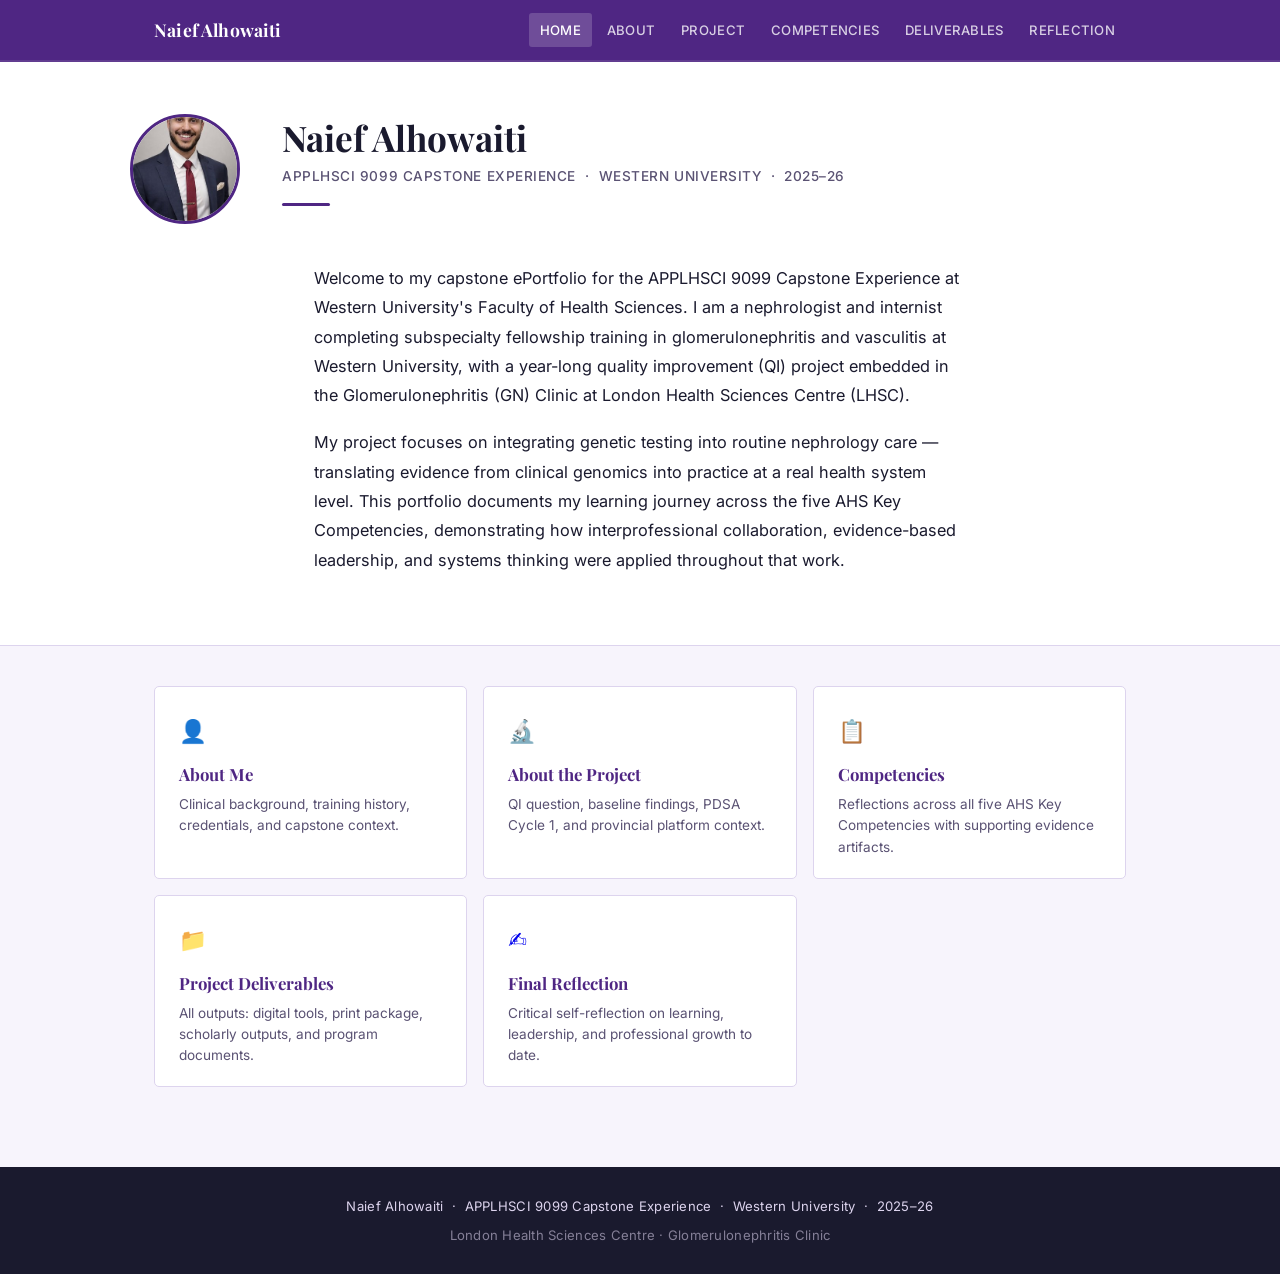
==== index.html @ b3007fc9 "Move site files to repo root for GitHub Pages deployment Co-Authored-By: Claude Sonnet 4.6 <noreply@" ====
<!DOCTYPE html>
<html lang="en">
<head>
<meta charset="UTF-8">
<meta name="viewport" content="width=device-width, initial-scale=1.0">
<title>Naief Alhowaiti — Capstone ePortfolio</title>
<link rel="preconnect" href="https://fonts.googleapis.com">
<link rel="preconnect" href="https://fonts.gstatic.com" crossorigin>
<link href="https://fonts.googleapis.com/css2?family=Playfair+Display:wght@400;700&family=Inter:wght@400;500;600&display=swap" rel="stylesheet">
<link rel="stylesheet" href="assets/css/style.css">
</head>
<body>

<header class="site-nav">
  <div class="nav-inner">
    <a class="nav-logo" href="index.html">Naief Alhowaiti</a>
    <button class="nav-toggle" onclick="document.getElementById('nav-links').classList.toggle('open')" aria-label="Menu">&#9776;</button>
    <nav class="nav-links" id="nav-links">
      <a href="index.html" class="active">Home</a>
      <a href="about.html">About</a>
      <a href="project.html">Project</a>
      <a href="competencies.html">Competencies</a>
      <a href="deliverables.html">Deliverables</a>
      <a href="reflection.html">Reflection</a>
    </nav>
  </div>
</header>

<div class="home-hero">
  <div class="home-hero-inner">
    <img class="home-photo" src="assets/img/profile.jpg" alt="Naief Alhowaiti">
    <div class="home-title">
      <h1>Naief Alhowaiti</h1>
      <div class="meta">APPLHSCI 9099 Capstone Experience &nbsp;·&nbsp; Western University &nbsp;·&nbsp; 2025–26</div>
      <div class="home-hero-rule"></div>
    </div>
  </div>
  <div class="home-welcome">
    <p>Welcome to my capstone ePortfolio for the APPLHSCI 9099 Capstone Experience at Western University's Faculty of Health Sciences. I am a nephrologist and internist completing subspecialty fellowship training in glomerulonephritis and vasculitis at Western University, with a year-long quality improvement (QI) project embedded in the Glomerulonephritis (GN) Clinic at London Health Sciences Centre (LHSC).</p>
    <p>My project focuses on integrating genetic testing into routine nephrology care — translating evidence from clinical genomics into practice at a real health system level. This portfolio documents my learning journey across the five AHS Key Competencies, demonstrating how interprofessional collaboration, evidence-based leadership, and systems thinking were applied throughout that work.</p>
  </div>
</div>

<div class="nav-cards">
  <a class="nav-card" href="about.html">
    <span class="card-icon">👤</span>
    <div class="card-title">About Me</div>
    <div class="card-desc">Clinical background, training history, credentials, and capstone context.</div>
  </a>
  <a class="nav-card" href="project.html">
    <span class="card-icon">🔬</span>
    <div class="card-title">About the Project</div>
    <div class="card-desc">QI question, baseline findings, PDSA Cycle 1, and provincial platform context.</div>
  </a>
  <a class="nav-card" href="competencies.html">
    <span class="card-icon">📋</span>
    <div class="card-title">Competencies</div>
    <div class="card-desc">Reflections across all five AHS Key Competencies with supporting evidence artifacts.</div>
  </a>
  <a class="nav-card" href="deliverables.html">
    <span class="card-icon">📁</span>
    <div class="card-title">Project Deliverables</div>
    <div class="card-desc">All outputs: digital tools, print package, scholarly outputs, and program documents.</div>
  </a>
  <a class="nav-card" href="reflection.html">
    <span class="card-icon">✍️</span>
    <div class="card-title">Final Reflection</div>
    <div class="card-desc">Critical self-reflection on learning, leadership, and professional growth to date.</div>
  </a>
</div>

<footer class="site-footer">
  <p>Naief Alhowaiti &nbsp;·&nbsp; APPLHSCI 9099 Capstone Experience &nbsp;·&nbsp; Western University &nbsp;·&nbsp; 2025–26</p>
  <p style="margin-top:6px;opacity:0.55;">London Health Sciences Centre · Glomerulonephritis Clinic</p>
</footer>

</body>
</html>
---- assets/css/style.css ----
/* ================================================================
   Naief Alhowaiti — Capstone ePortfolio
   style.css · Western University Purple Design System
   ================================================================ */

/* ── TOKENS ─────────────────────────────── */
:root {
  --purple:        #4F2683;
  --purple-mid:    #7B55B8;
  --purple-light:  #F0EBF8;
  --purple-tint:   #F7F4FC;
  --border:        #DDD4EE;
  --text:          #1A1A2E;
  --text-subtle:   #5A5273;
  --card-bg:       #FFFFFF;
  --nav-height:    62px;
  --max:           1020px;
  --read:          700px;
  --radius:        5px;
  --font-head:     'Playfair Display', Georgia, serif;
  --font-body:     'Inter', system-ui, sans-serif;
}

/* ── RESET ──────────────────────────────── */
*, *::before, *::after { box-sizing: border-box; margin: 0; padding: 0; }
html { scroll-behavior: smooth; }
body {
  font-family: var(--font-body);
  font-size: 1rem;
  line-height: 1.75;
  color: var(--text);
  background: var(--purple-tint);
  padding-top: var(--nav-height);
}

/* ── NAV ─────────────────────────────────── */
.site-nav {
  position: fixed; top: 0; left: 0; right: 0; z-index: 100;
  height: var(--nav-height);
  background: var(--purple);
  border-bottom: 2px solid rgba(255,255,255,0.10);
}
.nav-inner {
  max-width: var(--max);
  margin: 0 auto;
  padding: 0 24px;
  height: 100%;
  display: flex;
  align-items: center;
  justify-content: space-between;
}
.nav-logo {
  font-family: var(--font-head);
  font-size: 1.1rem;
  font-weight: 700;
  color: #fff;
  text-decoration: none;
  letter-spacing: 0.01em;
}
.nav-links {
  display: flex;
  gap: 4px;
  align-items: center;
}
.nav-links a {
  font-family: var(--font-body);
  font-size: 0.82rem;
  font-weight: 500;
  color: rgba(255,255,255,0.78);
  text-decoration: none;
  padding: 6px 11px;
  border-radius: 3px;
  transition: color 0.15s, background 0.15s;
  letter-spacing: 0.02em;
  text-transform: uppercase;
}
.nav-links a:hover { color: #fff; background: rgba(255,255,255,0.12); }
.nav-links a.active { color: #fff; background: rgba(255,255,255,0.18); }
.nav-toggle {
  display: none;
  background: none; border: none; cursor: pointer;
  color: #fff; font-size: 1.5rem; padding: 4px;
}

/* ── PAGE HERO ─────────────────────────── */
.page-hero {
  background: var(--card-bg);
  border-bottom: 1px solid var(--border);
  padding: 44px 24px 32px;
}
.page-hero-inner {
  max-width: var(--max);
  margin: 0 auto;
}
.page-hero h1 {
  font-family: var(--font-head);
  font-size: 2.1rem;
  font-weight: 700;
  color: var(--text);
  line-height: 1.2;
}
.page-hero .subtitle {
  font-size: 0.9rem;
  color: var(--text-subtle);
  margin-top: 6px;
  font-weight: 500;
  letter-spacing: 0.03em;
  text-transform: uppercase;
}
.hero-rule {
  width: 48px; height: 3px;
  background: var(--purple);
  margin-top: 14px; border-radius: 2px;
}

/* ── CONTENT BODY ──────────────────────── */
.content-body {
  max-width: var(--max);
  margin: 0 auto;
  padding: 48px 24px 80px;
}
.prose { max-width: var(--read); }
.prose p { margin-bottom: 1.2rem; color: var(--text); }
.prose h2 {
  font-family: var(--font-head);
  font-size: 1.45rem;
  font-weight: 700;
  color: var(--text);
  margin: 2.4rem 0 0.9rem;
  line-height: 1.3;
}
.prose h3 {
  font-family: var(--font-body);
  font-size: 1.0rem;
  font-weight: 600;
  color: var(--purple);
  margin: 1.8rem 0 0.5rem;
  letter-spacing: 0.03em;
  text-transform: uppercase;
}

/* ── HOME PAGE ─────────────────────────── */
.home-hero {
  background: var(--card-bg);
  border-bottom: 1px solid var(--border);
  padding: 52px 24px;
}
.home-hero-inner {
  max-width: var(--max);
  margin: 0 auto;
  display: grid;
  grid-template-columns: 120px 1fr;
  gap: 32px;
  align-items: center;
}
.home-photo {
  width: 110px; height: 110px;
  border-radius: 50%;
  object-fit: cover;
  border: 3px solid var(--purple);
}
.home-title h1 {
  font-family: var(--font-head);
  font-size: 2.2rem;
  font-weight: 700;
  color: var(--text);
  line-height: 1.15;
}
.home-title .meta {
  font-size: 0.85rem;
  color: var(--text-subtle);
  margin-top: 6px;
  font-weight: 500;
  letter-spacing: 0.04em;
  text-transform: uppercase;
}
.home-hero-rule {
  width: 48px; height: 3px;
  background: var(--purple);
  margin: 14px 0; border-radius: 2px;
}
.home-welcome {
  max-width: var(--read);
  margin: 40px auto 0;
  padding: 0 24px;
}
.home-welcome p {
  font-size: 1.02rem;
  line-height: 1.8;
  color: var(--text);
  margin-bottom: 1.1rem;
}

/* ── NAV CARDS (Home) ──────────────────── */
.nav-cards {
  max-width: var(--max);
  margin: 40px auto 0;
  padding: 0 24px 80px;
  display: grid;
  grid-template-columns: repeat(auto-fill, minmax(280px, 1fr));
  gap: 16px;
}
.nav-card {
  background: var(--card-bg);
  border: 1px solid var(--border);
  border-radius: var(--radius);
  padding: 24px 24px 20px;
  text-decoration: none;
  display: block;
  transition: border-color 0.15s, box-shadow 0.15s, transform 0.1s;
}
.nav-card:hover {
  border-color: var(--purple-mid);
  box-shadow: 0 3px 14px rgba(79,38,131,0.10);
  transform: translateY(-1px);
}
.nav-card .card-icon { font-size: 1.4rem; margin-bottom: 10px; display: block; }
.nav-card .card-title {
  font-family: var(--font-head);
  font-size: 1.05rem;
  font-weight: 700;
  color: var(--purple);
  margin-bottom: 5px;
}
.nav-card .card-desc {
  font-size: 0.85rem;
  color: var(--text-subtle);
  line-height: 1.55;
}

/* ── CALLOUT ────────────────────────────── */
.callout {
  background: var(--purple-light);
  border-left: 4px solid var(--purple);
  border-radius: 0 var(--radius) var(--radius) 0;
  padding: 18px 22px;
  margin: 1.6rem 0;
}
.callout .callout-label {
  font-size: 0.72rem;
  font-weight: 600;
  color: var(--purple-mid);
  letter-spacing: 0.1em;
  text-transform: uppercase;
  margin-bottom: 6px;
}
.callout p {
  font-size: 0.97rem;
  line-height: 1.65;
  color: var(--text);
  margin: 0;
  font-style: italic;
}

/* ── STAT PILLS ─────────────────────────── */
.stat-row { display: flex; flex-wrap: wrap; gap: 8px; margin: 1rem 0 1.4rem; }
.stat {
  background: var(--purple);
  color: #fff;
  font-size: 0.83rem;
  font-weight: 600;
  padding: 4px 13px;
  border-radius: 3px;
  white-space: nowrap;
}

/* ── TIMELINE ───────────────────────────── */
.timeline { position: relative; padding-left: 28px; margin: 1.6rem 0; }
.timeline::before {
  content: '';
  position: absolute; left: 7px; top: 4px; bottom: 4px;
  width: 2px; background: var(--purple-mid); opacity: 0.4; border-radius: 2px;
}
.timeline-item { position: relative; margin-bottom: 18px; }
.timeline-item::before {
  content: '';
  position: absolute; left: -23px; top: 7px;
  width: 10px; height: 10px;
  border-radius: 50%;
  background: var(--purple);
  border: 2px solid var(--card-bg);
  box-shadow: 0 0 0 2px var(--purple-mid);
}
.timeline-item .tl-title { font-weight: 600; font-size: 0.95rem; color: var(--text); }
.timeline-item .tl-sub { font-size: 0.85rem; color: var(--text-subtle); }

/* ── CREDENTIALS ────────────────────────── */
.cred-grid { display: grid; grid-template-columns: 1fr 1fr; gap: 12px; margin: 1.4rem 0; }
.cred-item {
  background: var(--card-bg);
  border: 1px solid var(--border);
  border-radius: var(--radius);
  padding: 14px 16px;
}
.cred-item .cred-org {
  font-size: 0.75rem; font-weight: 600;
  color: var(--purple-mid);
  text-transform: uppercase; letter-spacing: 0.06em; margin-bottom: 3px;
}
.cred-item .cred-title { font-size: 0.88rem; font-weight: 500; color: var(--text); line-height: 1.4; }

/* ── COMPETENCY INDEX ───────────────────── */
.comp-index { display: flex; flex-direction: column; gap: 10px; margin-bottom: 52px; }
.comp-index-card {
  background: var(--card-bg);
  border: 1px solid var(--border);
  border-radius: var(--radius);
  padding: 18px 22px;
  display: flex; align-items: center; gap: 20px;
  text-decoration: none;
  transition: border-color 0.15s, box-shadow 0.15s;
}
.comp-index-card:hover {
  border-color: var(--purple-mid);
  box-shadow: 0 2px 10px rgba(79,38,131,0.09);
}
.comp-num {
  font-family: var(--font-head);
  font-size: 2rem; font-weight: 700;
  color: var(--border); min-width: 44px; line-height: 1;
}
.comp-info { flex: 1; }
.comp-info .comp-name { font-weight: 600; font-size: 0.97rem; color: var(--text); margin-bottom: 2px; }
.comp-info .comp-tag { font-size: 0.8rem; color: var(--text-subtle); }
.comp-arrow { color: var(--purple-mid); font-size: 1.1rem; }

/* ── COMPETENCY SECTION ─────────────────── */
.comp-section { margin-bottom: 60px; padding-top: 16px; border-top: 2px solid var(--border); }
.comp-section-head { display: flex; align-items: baseline; gap: 14px; margin-bottom: 24px; }
.comp-section-head .num {
  font-family: var(--font-head);
  font-size: 3rem; font-weight: 700;
  color: var(--purple-light); line-height: 1;
}
.comp-section-head h2 {
  font-family: var(--font-head);
  font-size: 1.5rem; font-weight: 700;
  color: var(--text); line-height: 1.25;
}
.comp-def {
  background: var(--purple-light);
  border-left: 4px solid var(--purple);
  border-radius: 0 var(--radius) var(--radius) 0;
  padding: 16px 20px; margin-bottom: 24px;
}
.comp-def .def-label {
  font-size: 0.72rem; font-weight: 600;
  color: var(--purple-mid);
  letter-spacing: 0.1em; text-transform: uppercase; margin-bottom: 8px;
}
.comp-def p { font-size: 0.93rem; line-height: 1.65; color: var(--text); font-style: italic; }
.artifacts-section { margin-top: 28px; padding-top: 18px; border-top: 1px solid var(--border); }
.artifacts-label {
  font-size: 0.75rem; font-weight: 600;
  color: var(--purple-mid);
  letter-spacing: 0.1em; text-transform: uppercase; margin-bottom: 12px;
}
.artifacts-list { list-style: none; padding: 0; }
.artifacts-list li {
  padding: 6px 0 6px 18px;
  position: relative;
  font-size: 0.9rem; line-height: 1.55; color: var(--text);
  border-bottom: 1px solid var(--purple-tint);
}
.artifacts-list li::before {
  content: '■';
  position: absolute; left: 0; top: 8px;
  color: var(--purple-mid); font-size: 0.5rem;
}
.artifacts-list li strong { color: var(--text); font-weight: 600; }

/* ── DELIVERABLES ───────────────────────── */
.deliv-group { margin-bottom: 44px; }
.deliv-group-title {
  font-family: var(--font-head);
  font-size: 1.3rem; font-weight: 700;
  color: var(--text); margin-bottom: 14px;
  padding-bottom: 8px; border-bottom: 2px solid var(--border);
}
.deliv-cards { display: grid; grid-template-columns: repeat(auto-fill, minmax(280px, 1fr)); gap: 14px; }
.deliv-card {
  background: var(--card-bg);
  border: 1px solid var(--border);
  border-radius: var(--radius);
  padding: 20px 20px 16px;
  display: flex; flex-direction: column;
  transition: border-color 0.15s, box-shadow 0.15s;
}
.deliv-card:hover { border-color: var(--purple-mid); box-shadow: 0 2px 10px rgba(79,38,131,0.09); }
.deliv-tag {
  font-size: 0.7rem; font-weight: 600;
  letter-spacing: 0.08em; text-transform: uppercase;
  padding: 3px 9px; border-radius: 3px;
  background: var(--purple-light); color: var(--purple-mid);
  width: fit-content; margin-bottom: 10px;
}
.deliv-card h3 {
  font-family: var(--font-body);
  font-size: 0.97rem; font-weight: 600;
  color: var(--text); margin-bottom: 6px; line-height: 1.35;
}
.deliv-card p {
  font-size: 0.85rem; color: var(--text-subtle);
  line-height: 1.6; flex: 1; margin-bottom: 12px;
}
.deliv-link {
  font-size: 0.82rem; font-weight: 600;
  color: var(--purple); text-decoration: none;
  display: inline-flex; align-items: center; gap: 4px;
}
.deliv-link:hover { text-decoration: underline; }
.deliv-pending { font-size: 0.8rem; color: var(--text-subtle); font-style: italic; }

/* ── REFLECTION ─────────────────────────── */
.reflection-note {
  background: var(--purple-light);
  border: 1px solid var(--border);
  border-radius: var(--radius);
  padding: 14px 18px; margin-bottom: 36px;
  display: flex; gap: 10px; align-items: flex-start;
}
.reflection-note .note-icon { font-size: 1rem; margin-top: 2px; flex-shrink: 0; }
.reflection-note p { font-size: 0.87rem; color: var(--text-subtle); line-height: 1.5; margin: 0; }

/* ── FOOTER ─────────────────────────────── */
.site-footer {
  background: var(--text);
  color: var(--border);
  text-align: center;
  padding: 28px 24px;
  font-size: 0.82rem;
  letter-spacing: 0.02em;
  line-height: 1.7;
}

/* ── RESPONSIVE ─────────────────────────── */
@media (max-width: 720px) {
  .nav-links {
    display: none; flex-direction: column;
    position: absolute; top: var(--nav-height); left: 0; right: 0;
    background: var(--purple); padding: 12px 0; gap: 0;
  }
  .nav-links.open { display: flex; }
  .nav-toggle { display: block; }
  .home-hero-inner { grid-template-columns: 1fr; text-align: center; }
  .home-photo { margin: 0 auto; }
  .hero-rule, .home-hero-rule { margin-left: auto; margin-right: auto; }
  .cred-grid { grid-template-columns: 1fr; }
  .nav-cards { grid-template-columns: 1fr; }
}
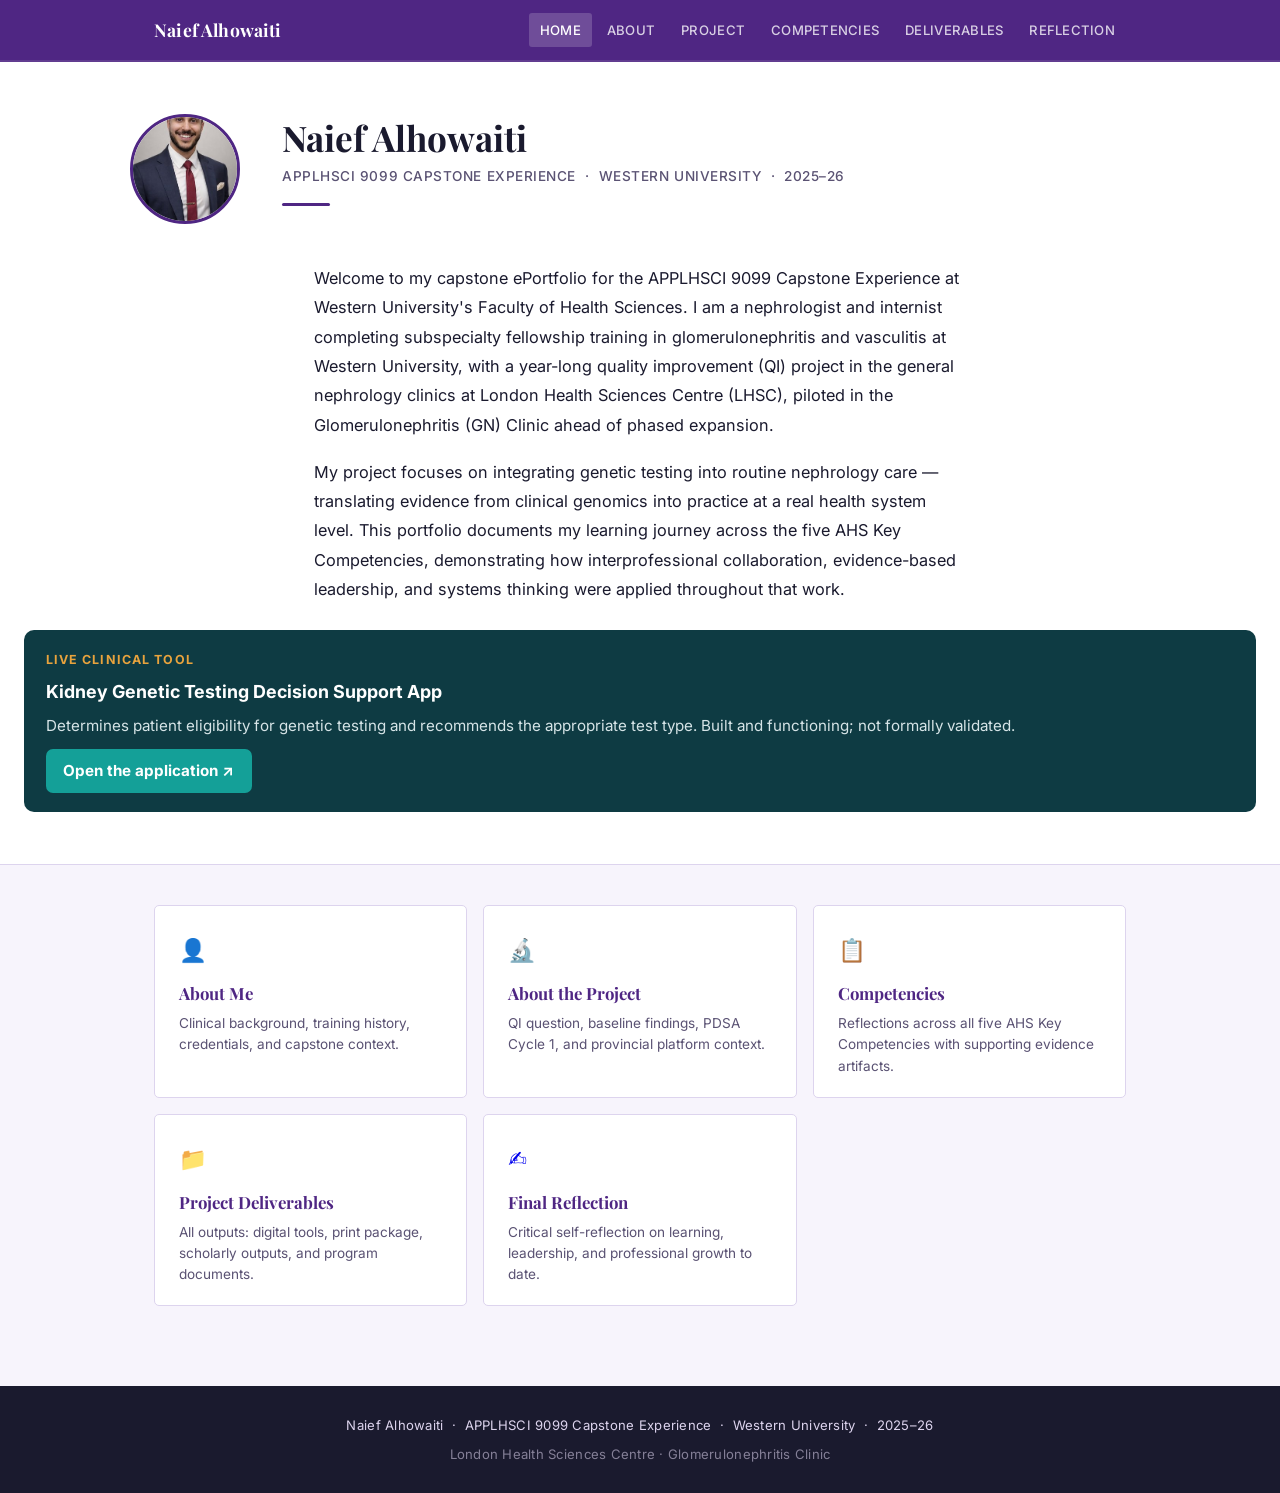
==== commit b53d876f: "Final reflection, live app link, scope and survey corrections" ====
--- a/index.html
+++ b/index.html
@@ -1,78 +1,84 @@
-<!DOCTYPE html>
-<html lang="en">
-<head>
-<meta charset="UTF-8">
-<meta name="viewport" content="width=device-width, initial-scale=1.0">
-<title>Naief Alhowaiti — Capstone ePortfolio</title>
-<link rel="preconnect" href="https://fonts.googleapis.com">
-<link rel="preconnect" href="https://fonts.gstatic.com" crossorigin>
-<link href="https://fonts.googleapis.com/css2?family=Playfair+Display:wght@400;700&family=Inter:wght@400;500;600&display=swap" rel="stylesheet">
-<link rel="stylesheet" href="assets/css/style.css">
-</head>
-<body>
-
-<header class="site-nav">
-  <div class="nav-inner">
-    <a class="nav-logo" href="index.html">Naief Alhowaiti</a>
-    <button class="nav-toggle" onclick="document.getElementById('nav-links').classList.toggle('open')" aria-label="Menu">&#9776;</button>
-    <nav class="nav-links" id="nav-links">
-      <a href="index.html" class="active">Home</a>
-      <a href="about.html">About</a>
-      <a href="project.html">Project</a>
-      <a href="competencies.html">Competencies</a>
-      <a href="deliverables.html">Deliverables</a>
-      <a href="reflection.html">Reflection</a>
-    </nav>
-  </div>
-</header>
-
-<div class="home-hero">
-  <div class="home-hero-inner">
-    <img class="home-photo" src="assets/img/profile.jpg" alt="Naief Alhowaiti">
-    <div class="home-title">
-      <h1>Naief Alhowaiti</h1>
-      <div class="meta">APPLHSCI 9099 Capstone Experience &nbsp;·&nbsp; Western University &nbsp;·&nbsp; 2025–26</div>
-      <div class="home-hero-rule"></div>
-    </div>
-  </div>
-  <div class="home-welcome">
-    <p>Welcome to my capstone ePortfolio for the APPLHSCI 9099 Capstone Experience at Western University's Faculty of Health Sciences. I am a nephrologist and internist completing subspecialty fellowship training in glomerulonephritis and vasculitis at Western University, with a year-long quality improvement (QI) project embedded in the Glomerulonephritis (GN) Clinic at London Health Sciences Centre (LHSC).</p>
-    <p>My project focuses on integrating genetic testing into routine nephrology care — translating evidence from clinical genomics into practice at a real health system level. This portfolio documents my learning journey across the five AHS Key Competencies, demonstrating how interprofessional collaboration, evidence-based leadership, and systems thinking were applied throughout that work.</p>
-  </div>
-</div>
-
-<div class="nav-cards">
-  <a class="nav-card" href="about.html">
-    <span class="card-icon">👤</span>
-    <div class="card-title">About Me</div>
-    <div class="card-desc">Clinical background, training history, credentials, and capstone context.</div>
-  </a>
-  <a class="nav-card" href="project.html">
-    <span class="card-icon">🔬</span>
-    <div class="card-title">About the Project</div>
-    <div class="card-desc">QI question, baseline findings, PDSA Cycle 1, and provincial platform context.</div>
-  </a>
-  <a class="nav-card" href="competencies.html">
-    <span class="card-icon">📋</span>
-    <div class="card-title">Competencies</div>
-    <div class="card-desc">Reflections across all five AHS Key Competencies with supporting evidence artifacts.</div>
-  </a>
-  <a class="nav-card" href="deliverables.html">
-    <span class="card-icon">📁</span>
-    <div class="card-title">Project Deliverables</div>
-    <div class="card-desc">All outputs: digital tools, print package, scholarly outputs, and program documents.</div>
-  </a>
-  <a class="nav-card" href="reflection.html">
-    <span class="card-icon">✍️</span>
-    <div class="card-title">Final Reflection</div>
-    <div class="card-desc">Critical self-reflection on learning, leadership, and professional growth to date.</div>
-  </a>
-</div>
-
-<footer class="site-footer">
-  <p>Naief Alhowaiti &nbsp;·&nbsp; APPLHSCI 9099 Capstone Experience &nbsp;·&nbsp; Western University &nbsp;·&nbsp; 2025–26</p>
-  <p style="margin-top:6px;opacity:0.55;">London Health Sciences Centre · Glomerulonephritis Clinic</p>
-</footer>
-
-</body>
-</html>
+<!DOCTYPE html>
+<html lang="en">
+<head>
+<meta charset="UTF-8">
+<meta name="viewport" content="width=device-width, initial-scale=1.0">
+<title>Naief Alhowaiti — Capstone ePortfolio</title>
+<link rel="preconnect" href="https://fonts.googleapis.com">
+<link rel="preconnect" href="https://fonts.gstatic.com" crossorigin>
+<link href="https://fonts.googleapis.com/css2?family=Playfair+Display:wght@400;700&family=Inter:wght@400;500;600&display=swap" rel="stylesheet">
+<link rel="stylesheet" href="assets/css/style.css">
+</head>
+<body>
+
+<header class="site-nav">
+  <div class="nav-inner">
+    <a class="nav-logo" href="index.html">Naief Alhowaiti</a>
+    <button class="nav-toggle" onclick="document.getElementById('nav-links').classList.toggle('open')" aria-label="Menu">&#9776;</button>
+    <nav class="nav-links" id="nav-links">
+      <a href="index.html" class="active">Home</a>
+      <a href="about.html">About</a>
+      <a href="project.html">Project</a>
+      <a href="competencies.html">Competencies</a>
+      <a href="deliverables.html">Deliverables</a>
+      <a href="reflection.html">Reflection</a>
+    </nav>
+  </div>
+</header>
+
+<div class="home-hero">
+  <div class="home-hero-inner">
+    <img class="home-photo" src="assets/img/profile.jpg" alt="Naief Alhowaiti">
+    <div class="home-title">
+      <h1>Naief Alhowaiti</h1>
+      <div class="meta">APPLHSCI 9099 Capstone Experience &nbsp;·&nbsp; Western University &nbsp;·&nbsp; 2025–26</div>
+      <div class="home-hero-rule"></div>
+    </div>
+  </div>
+  <div class="home-welcome">
+    <p>Welcome to my capstone ePortfolio for the APPLHSCI 9099 Capstone Experience at Western University's Faculty of Health Sciences. I am a nephrologist and internist completing subspecialty fellowship training in glomerulonephritis and vasculitis at Western University, with a year-long quality improvement (QI) project in the general nephrology clinics at London Health Sciences Centre (LHSC), piloted in the Glomerulonephritis (GN) Clinic ahead of phased expansion.</p>
+    <p>My project focuses on integrating genetic testing into routine nephrology care — translating evidence from clinical genomics into practice at a real health system level. This portfolio documents my learning journey across the five AHS Key Competencies, demonstrating how interprofessional collaboration, evidence-based leadership, and systems thinking were applied throughout that work.</p>
+  </div>
+  <div style="margin:1.6rem 0 0;padding:1.15rem 1.35rem;border-radius:10px;background:#0E3B43;color:#fff;">
+    <div style="font-size:.78rem;letter-spacing:.09em;font-weight:700;color:#E8A33D;margin-bottom:.35rem;">LIVE CLINICAL TOOL</div>
+    <div style="font-size:1.12rem;font-weight:700;margin-bottom:.4rem;">Kidney Genetic Testing Decision Support App</div>
+    <p style="margin:0 0 .7rem;font-size:.95rem;line-height:1.6;color:#D6E4E7;">Determines patient eligibility for genetic testing and recommends the appropriate test type. Built and functioning; not formally validated.</p>
+    <a href="https://kgc-genetic-testing.reviewyoursite.ca/" target="_blank" rel="noopener" style="display:inline-block;background:#14A098;color:#fff;padding:.55rem 1.1rem;border-radius:7px;font-weight:700;text-decoration:none;font-size:.95rem;">Open the application ↗</a>
+  </div>
+</div>
+
+<div class="nav-cards">
+  <a class="nav-card" href="about.html">
+    <span class="card-icon">👤</span>
+    <div class="card-title">About Me</div>
+    <div class="card-desc">Clinical background, training history, credentials, and capstone context.</div>
+  </a>
+  <a class="nav-card" href="project.html">
+    <span class="card-icon">🔬</span>
+    <div class="card-title">About the Project</div>
+    <div class="card-desc">QI question, baseline findings, PDSA Cycle 1, and provincial platform context.</div>
+  </a>
+  <a class="nav-card" href="competencies.html">
+    <span class="card-icon">📋</span>
+    <div class="card-title">Competencies</div>
+    <div class="card-desc">Reflections across all five AHS Key Competencies with supporting evidence artifacts.</div>
+  </a>
+  <a class="nav-card" href="deliverables.html">
+    <span class="card-icon">📁</span>
+    <div class="card-title">Project Deliverables</div>
+    <div class="card-desc">All outputs: digital tools, print package, scholarly outputs, and program documents.</div>
+  </a>
+  <a class="nav-card" href="reflection.html">
+    <span class="card-icon">✍️</span>
+    <div class="card-title">Final Reflection</div>
+    <div class="card-desc">Critical self-reflection on learning, leadership, and professional growth to date.</div>
+  </a>
+</div>
+
+<footer class="site-footer">
+  <p>Naief Alhowaiti &nbsp;·&nbsp; APPLHSCI 9099 Capstone Experience &nbsp;·&nbsp; Western University &nbsp;·&nbsp; 2025–26</p>
+  <p style="margin-top:6px;opacity:0.55;">London Health Sciences Centre · Glomerulonephritis Clinic</p>
+</footer>
+
+</body>
+</html>
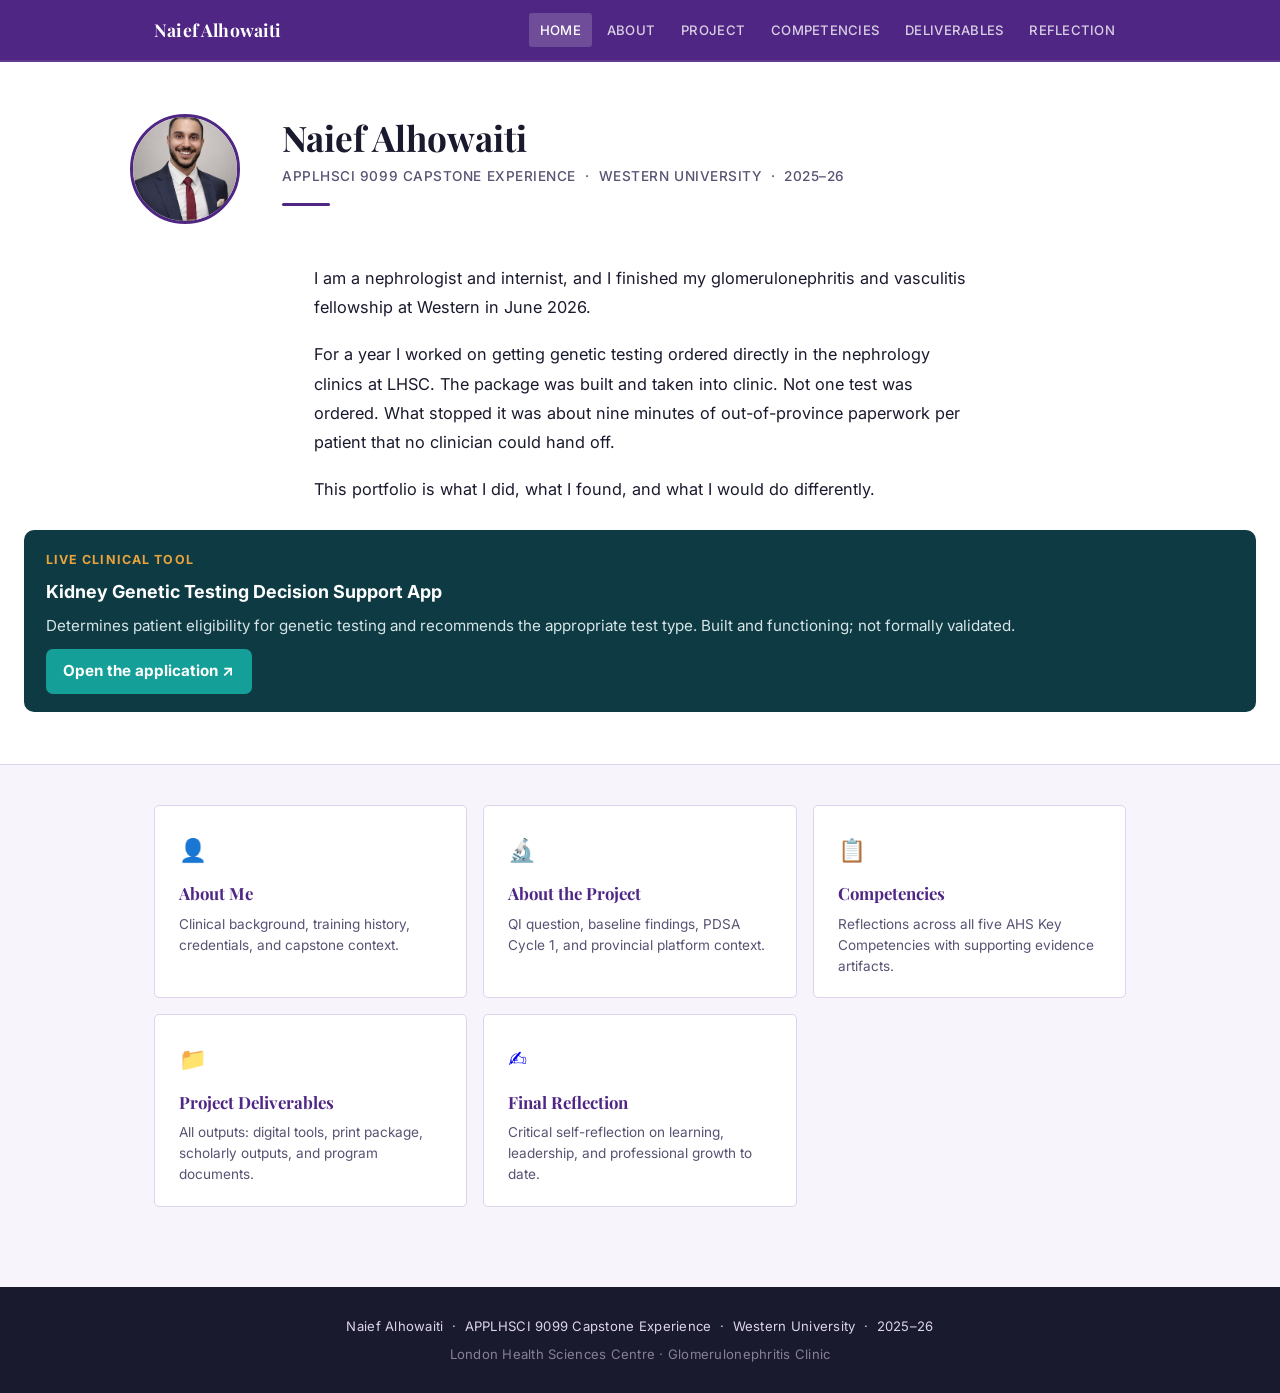
==== commit f147f6da: "Final content pass: artifact links, canon corrections, reflection update" ====
--- a/index.html
+++ b/index.html
@@ -1,84 +1,85 @@
-<!DOCTYPE html>
-<html lang="en">
-<head>
-<meta charset="UTF-8">
-<meta name="viewport" content="width=device-width, initial-scale=1.0">
-<title>Naief Alhowaiti — Capstone ePortfolio</title>
-<link rel="preconnect" href="https://fonts.googleapis.com">
-<link rel="preconnect" href="https://fonts.gstatic.com" crossorigin>
-<link href="https://fonts.googleapis.com/css2?family=Playfair+Display:wght@400;700&family=Inter:wght@400;500;600&display=swap" rel="stylesheet">
-<link rel="stylesheet" href="assets/css/style.css">
-</head>
-<body>
-
-<header class="site-nav">
-  <div class="nav-inner">
-    <a class="nav-logo" href="index.html">Naief Alhowaiti</a>
-    <button class="nav-toggle" onclick="document.getElementById('nav-links').classList.toggle('open')" aria-label="Menu">&#9776;</button>
-    <nav class="nav-links" id="nav-links">
-      <a href="index.html" class="active">Home</a>
-      <a href="about.html">About</a>
-      <a href="project.html">Project</a>
-      <a href="competencies.html">Competencies</a>
-      <a href="deliverables.html">Deliverables</a>
-      <a href="reflection.html">Reflection</a>
-    </nav>
-  </div>
-</header>
-
-<div class="home-hero">
-  <div class="home-hero-inner">
-    <img class="home-photo" src="assets/img/profile.jpg" alt="Naief Alhowaiti">
-    <div class="home-title">
-      <h1>Naief Alhowaiti</h1>
-      <div class="meta">APPLHSCI 9099 Capstone Experience &nbsp;·&nbsp; Western University &nbsp;·&nbsp; 2025–26</div>
-      <div class="home-hero-rule"></div>
-    </div>
-  </div>
-  <div class="home-welcome">
-    <p>Welcome to my capstone ePortfolio for the APPLHSCI 9099 Capstone Experience at Western University's Faculty of Health Sciences. I am a nephrologist and internist completing subspecialty fellowship training in glomerulonephritis and vasculitis at Western University, with a year-long quality improvement (QI) project in the general nephrology clinics at London Health Sciences Centre (LHSC), piloted in the Glomerulonephritis (GN) Clinic ahead of phased expansion.</p>
-    <p>My project focuses on integrating genetic testing into routine nephrology care — translating evidence from clinical genomics into practice at a real health system level. This portfolio documents my learning journey across the five AHS Key Competencies, demonstrating how interprofessional collaboration, evidence-based leadership, and systems thinking were applied throughout that work.</p>
-  </div>
-  <div style="margin:1.6rem 0 0;padding:1.15rem 1.35rem;border-radius:10px;background:#0E3B43;color:#fff;">
-    <div style="font-size:.78rem;letter-spacing:.09em;font-weight:700;color:#E8A33D;margin-bottom:.35rem;">LIVE CLINICAL TOOL</div>
-    <div style="font-size:1.12rem;font-weight:700;margin-bottom:.4rem;">Kidney Genetic Testing Decision Support App</div>
-    <p style="margin:0 0 .7rem;font-size:.95rem;line-height:1.6;color:#D6E4E7;">Determines patient eligibility for genetic testing and recommends the appropriate test type. Built and functioning; not formally validated.</p>
-    <a href="https://kgc-genetic-testing.reviewyoursite.ca/" target="_blank" rel="noopener" style="display:inline-block;background:#14A098;color:#fff;padding:.55rem 1.1rem;border-radius:7px;font-weight:700;text-decoration:none;font-size:.95rem;">Open the application ↗</a>
-  </div>
-</div>
-
-<div class="nav-cards">
-  <a class="nav-card" href="about.html">
-    <span class="card-icon">👤</span>
-    <div class="card-title">About Me</div>
-    <div class="card-desc">Clinical background, training history, credentials, and capstone context.</div>
-  </a>
-  <a class="nav-card" href="project.html">
-    <span class="card-icon">🔬</span>
-    <div class="card-title">About the Project</div>
-    <div class="card-desc">QI question, baseline findings, PDSA Cycle 1, and provincial platform context.</div>
-  </a>
-  <a class="nav-card" href="competencies.html">
-    <span class="card-icon">📋</span>
-    <div class="card-title">Competencies</div>
-    <div class="card-desc">Reflections across all five AHS Key Competencies with supporting evidence artifacts.</div>
-  </a>
-  <a class="nav-card" href="deliverables.html">
-    <span class="card-icon">📁</span>
-    <div class="card-title">Project Deliverables</div>
-    <div class="card-desc">All outputs: digital tools, print package, scholarly outputs, and program documents.</div>
-  </a>
-  <a class="nav-card" href="reflection.html">
-    <span class="card-icon">✍️</span>
-    <div class="card-title">Final Reflection</div>
-    <div class="card-desc">Critical self-reflection on learning, leadership, and professional growth to date.</div>
-  </a>
-</div>
-
-<footer class="site-footer">
-  <p>Naief Alhowaiti &nbsp;·&nbsp; APPLHSCI 9099 Capstone Experience &nbsp;·&nbsp; Western University &nbsp;·&nbsp; 2025–26</p>
-  <p style="margin-top:6px;opacity:0.55;">London Health Sciences Centre · Glomerulonephritis Clinic</p>
-</footer>
-
-</body>
-</html>
+<!DOCTYPE html>
+<html lang="en">
+<head>
+<meta charset="UTF-8">
+<meta name="viewport" content="width=device-width, initial-scale=1.0">
+<title>Naief Alhowaiti, Capstone ePortfolio</title>
+<link rel="preconnect" href="https://fonts.googleapis.com">
+<link rel="preconnect" href="https://fonts.gstatic.com" crossorigin>
+<link href="https://fonts.googleapis.com/css2?family=Playfair+Display:wght@400;700&family=Inter:wght@400;500;600&display=swap" rel="stylesheet">
+<link rel="stylesheet" href="assets/css/style.css">
+</head>
+<body>
+
+<header class="site-nav">
+  <div class="nav-inner">
+    <a class="nav-logo" href="index.html">Naief Alhowaiti</a>
+    <button class="nav-toggle" onclick="document.getElementById('nav-links').classList.toggle('open')" aria-label="Menu">&#9776;</button>
+    <nav class="nav-links" id="nav-links">
+      <a href="index.html" class="active">Home</a>
+      <a href="about.html">About</a>
+      <a href="project.html">Project</a>
+      <a href="competencies.html">Competencies</a>
+      <a href="deliverables.html">Deliverables</a>
+      <a href="reflection.html">Reflection</a>
+    </nav>
+  </div>
+</header>
+
+<div class="home-hero">
+  <div class="home-hero-inner">
+    <img class="home-photo" src="assets/img/profile.jpg" alt="Naief Alhowaiti">
+    <div class="home-title">
+      <h1>Naief Alhowaiti</h1>
+      <div class="meta">APPLHSCI 9099 Capstone Experience &nbsp;·&nbsp; Western University &nbsp;·&nbsp; 2025–26</div>
+      <div class="home-hero-rule"></div>
+    </div>
+  </div>
+  <div class="home-welcome">
+    <p>I am a nephrologist and internist, and I finished my glomerulonephritis and vasculitis fellowship at Western in June 2026.</p>
+    <p>For a year I worked on getting genetic testing ordered directly in the nephrology clinics at LHSC. The package was built and taken into clinic. Not one test was ordered. What stopped it was about nine minutes of out-of-province paperwork per patient that no clinician could hand off.</p>
+    <p>This portfolio is what I did, what I found, and what I would do differently.</p>
+  </div>
+  <div style="margin:1.6rem 0 0;padding:1.15rem 1.35rem;border-radius:10px;background:#0E3B43;color:#fff;">
+    <div style="font-size:.78rem;letter-spacing:.09em;font-weight:700;color:#E8A33D;margin-bottom:.35rem;">LIVE CLINICAL TOOL</div>
+    <div style="font-size:1.12rem;font-weight:700;margin-bottom:.4rem;">Kidney Genetic Testing Decision Support App</div>
+    <p style="margin:0 0 .7rem;font-size:.95rem;line-height:1.6;color:#D6E4E7;">Determines patient eligibility for genetic testing and recommends the appropriate test type. Built and functioning; not formally validated.</p>
+    <a href="https://kgc-genetic-testing.reviewyoursite.ca/" target="_blank" rel="noopener" style="display:inline-block;background:#14A098;color:#fff;padding:.55rem 1.1rem;border-radius:7px;font-weight:700;text-decoration:none;font-size:.95rem;">Open the application ↗</a>
+  </div>
+</div>
+
+<div class="nav-cards">
+  <a class="nav-card" href="about.html">
+    <span class="card-icon">👤</span>
+    <div class="card-title">About Me</div>
+    <div class="card-desc">Clinical background, training history, credentials, and capstone context.</div>
+  </a>
+  <a class="nav-card" href="project.html">
+    <span class="card-icon">🔬</span>
+    <div class="card-title">About the Project</div>
+    <div class="card-desc">QI question, baseline findings, PDSA Cycle 1, and provincial platform context.</div>
+  </a>
+  <a class="nav-card" href="competencies.html">
+    <span class="card-icon">📋</span>
+    <div class="card-title">Competencies</div>
+    <div class="card-desc">Reflections across all five AHS Key Competencies with supporting evidence artifacts.</div>
+  </a>
+  <a class="nav-card" href="deliverables.html">
+    <span class="card-icon">📁</span>
+    <div class="card-title">Project Deliverables</div>
+    <div class="card-desc">All outputs: digital tools, print package, scholarly outputs, and program documents.</div>
+  </a>
+  <a class="nav-card" href="reflection.html">
+    <span class="card-icon">✍️</span>
+    <div class="card-title">Final Reflection</div>
+    <div class="card-desc">Critical self-reflection on learning, leadership, and professional growth to date.</div>
+  </a>
+</div>
+
+<footer class="site-footer">
+  <p>Naief Alhowaiti &nbsp;·&nbsp; APPLHSCI 9099 Capstone Experience &nbsp;·&nbsp; Western University &nbsp;·&nbsp; 2025–26</p>
+  <p style="margin-top:6px;opacity:0.55;">London Health Sciences Centre · Glomerulonephritis Clinic</p>
+</footer>
+
+</body>
+</html>
--- a/assets/css/style.css
+++ b/assets/css/style.css
@@ -157,6 +157,7 @@
   width: 110px; height: 110px;
   border-radius: 50%;
   object-fit: cover;
+  object-position: 50% 18%;
   border: 3px solid var(--purple);
 }
 .home-title h1 {
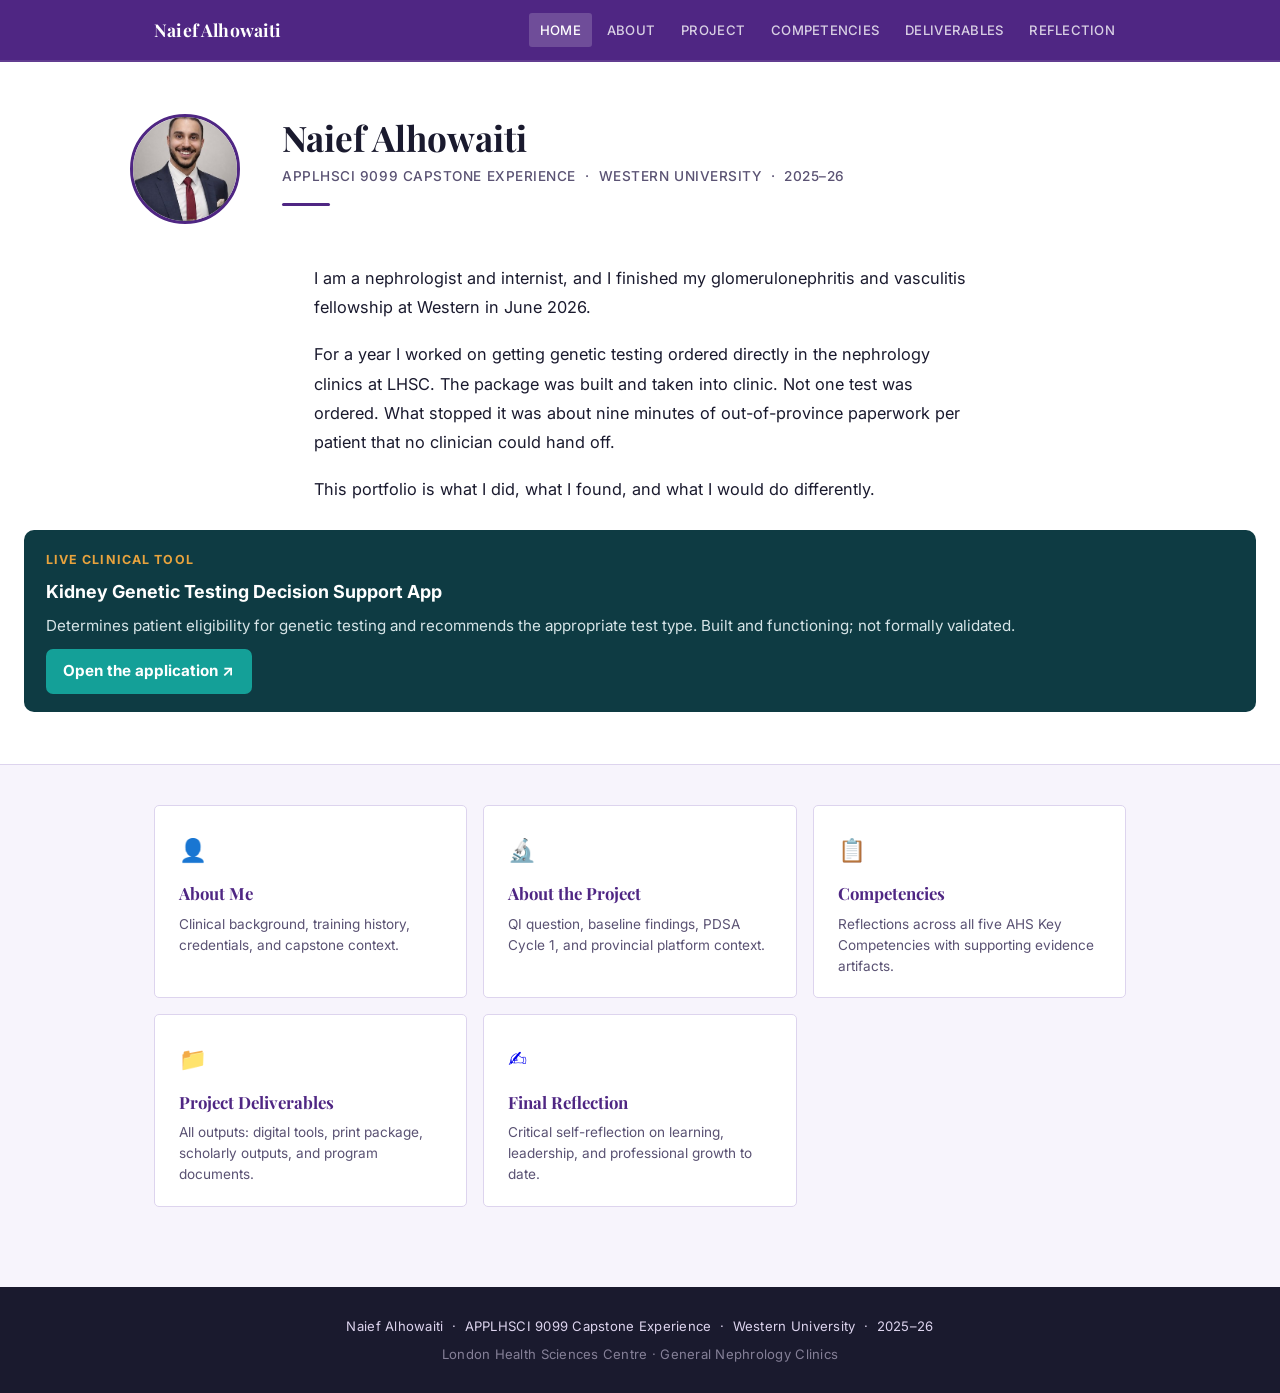
==== commit c3cf0232: "About page rebuild, homepage intro, footer scope" ====
--- a/index.html
+++ b/index.html
@@ -78,7 +78,7 @@
 
 <footer class="site-footer">
   <p>Naief Alhowaiti &nbsp;·&nbsp; APPLHSCI 9099 Capstone Experience &nbsp;·&nbsp; Western University &nbsp;·&nbsp; 2025–26</p>
-  <p style="margin-top:6px;opacity:0.55;">London Health Sciences Centre · Glomerulonephritis Clinic</p>
+  <p style="margin-top:6px;opacity:0.55;">London Health Sciences Centre · General Nephrology Clinics</p>
 </footer>
 
 </body>
